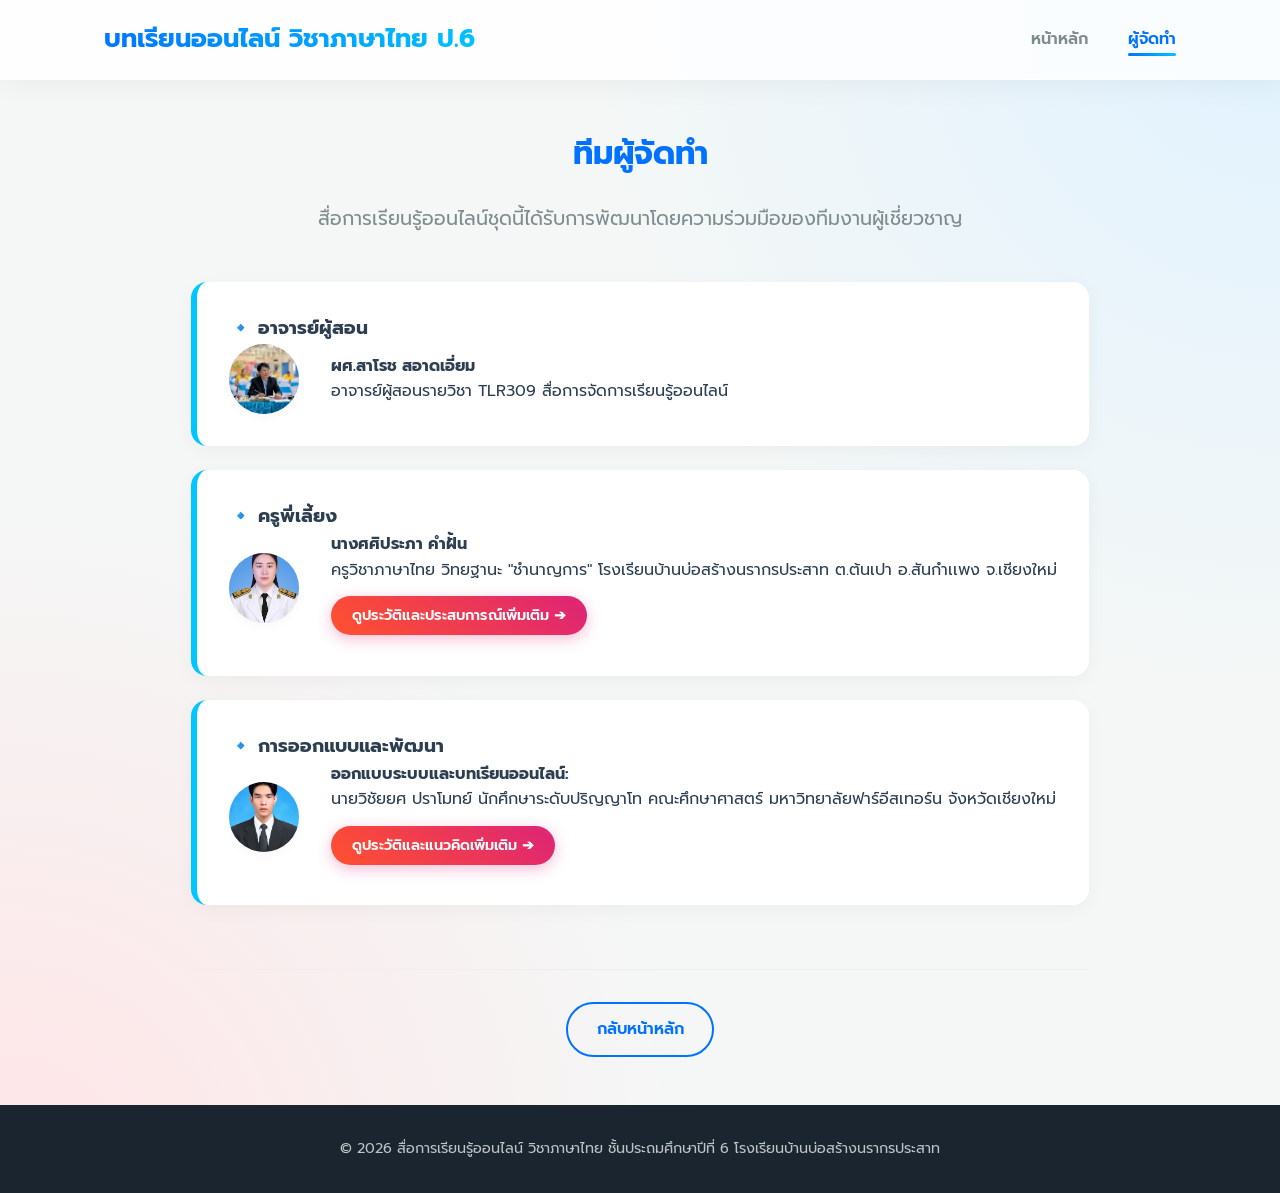
==== credits.html @ c1d615cd "Add files via upload" ====
<!DOCTYPE html>
<html lang="th">
<head>
    <meta charset="UTF-8">
    <meta name="viewport" content="width=device-width, initial-scale=1.0">
    <title>ผู้จัดทำ | ภาษาไทย ป.6</title>
    <link rel="stylesheet" href="style.css">
</head>
<body>
    <header>
        <nav class="navbar">
            <div class="logo">บทเรียนออนไลน์ วิชาภาษาไทย ป.6</div>
            <ul class="nav-links">
                <li><a href="index.html">หน้าหลัก</a></li>
                <li><a href="credits.html" class="active">ผู้จัดทำ</a></li>
            </ul>
            <div class="hamburger">
                <span class="bar"></span><span class="bar"></span><span class="bar"></span>
            </div>
        </nav>
    </header>

    <main class="container lesson-content">
        <h1>ทีมผู้จัดทำ</h1>
        <p class="intro-text">สื่อการเรียนรู้ออนไลน์ชุดนี้ได้รับการพัฒนาโดยความร่วมมือของทีมงานผู้เชี่ยวชาญ</p>
        
        <div class="content-box">
            <h3>🔹 อาจารย์ผู้สอน</h3>
            <div class="profile-flex">
                <div class="profile-avatar">
                    <img src="สส.png" alt="ผศ.สาโรช สอาดเอี่ยม" onerror="this.src='data:image/svg+xml;utf8,<svg xmlns=\'http://www.w3.org/2000/svg\' width=\'100\' height=\'100\'><text y=\'60\' x=\'25\' font-size=\'40\'>👨‍🏫</text></svg>'">
                </div>
                <div class="profile-brief">
                    <p><strong>ผศ.สาโรช สอาดเอี่ยม</strong></p>
                    <p>อาจารย์ผู้สอนรายวิชา TLR309 สื่อการจัดการเรียนรู้ออนไลน์</p>
                </div>
            </div>
        </div>

        <div class="content-box">
            <h3>🔹 ครูพี่เลี้ยง</h3>
            <div class="profile-flex">
                <div class="profile-avatar">
                    <img src="ศศิ.jpg" alt="นางศศิประภา คำฝั้น" onerror="this.src='data:image/svg+xml;utf8,<svg xmlns=\'http://www.w3.org/2000/svg\' width=\'100\' height=\'100\'><text y=\'60\' x=\'25\' font-size=\'40\'>👩‍🏫</text></svg>'">
                </div>
                <div class="profile-brief">
                    <p><strong>นางศศิประภา คำฝั้น</strong></p>
                    <p>ครูวิชาภาษาไทย วิทยฐานะ "ชำนาญการ" โรงเรียนบ้านบ่อสร้างนรากรประสาท ต.ต้นเปา อ.สันกำเเพง จ.เชียงใหม่</p>
                    <a href="profile-mentor.html" class="btn btn-sm">ดูประวัติและประสบการณ์เพิ่มเติม ➔</a>
                </div>
            </div>
        </div>

        <div class="content-box">
            <h3>🔹 การออกแบบและพัฒนา</h3>
            <div class="profile-flex">
                <div class="profile-avatar">
                    <img src="วิ.jpg" alt="นายวิชัยยศ ปราโมทย์" onerror="this.src='data:image/svg+xml;utf8,<svg xmlns=\'http://www.w3.org/2000/svg\' width=\'100\' height=\'100\'><text y=\'60\' x=\'25\' font-size=\'40\'>👨‍💻</text></svg>'">
                </div>
                <div class="profile-brief">
                    <p><strong>ออกแบบระบบและบทเรียนออนไลน์:</strong></p>
                    <p>นายวิชัยยศ ปราโมทย์ นักศึกษาระดับปริญญาโท คณะศึกษาศาสตร์ มหาวิทยาลัยฟาร์อีสเทอร์น จังหวัดเชียงใหม่</p>
                    <a href="profile-developer.html" class="btn btn-sm">ดูประวัติและแนวคิดเพิ่มเติม ➔</a>
                </div>
            </div>
        </div>

        <div class="navigation-buttons" style="justify-content: center;">
            <a href="index.html" class="btn-outline">กลับหน้าหลัก</a>
        </div>
    </main>

    <footer>
        <p>&copy; 2026 สื่อการเรียนรู้ออนไลน์ วิชาภาษาไทย ชั้นประถมศึกษาปีที่ 6 โรงเรียนบ้านบ่อสร้างนรากรประสาท</p>
    </footer>
    <script src="script.js"></script>
</body>
</html>
---- style.css ----
/* นำเข้าฟอนต์และตั้งค่าพื้นฐาน */
@import url('https://fonts.googleapis.com/css2?family=Prompt:wght@300;400;600;700&display=swap');

:root {
    --primary: #0072ff;
    --primary-light: #00c6ff;
    --accent: #ff512f;
    --accent-light: #dd2476;
    --bg-color: #f4f7f6;
    --card-bg: #ffffff;
    --text-main: #2c3e50;
    --text-muted: #7f8c8d;
}

* {
    margin: 0;
    padding: 0;
    box-sizing: border-box;
}

body {
    font-family: 'Prompt', sans-serif;
    background-color: var(--bg-color);
    background-image: radial-gradient(circle at top right, #e0f2fe 0%, transparent 40%),
                      radial-gradient(circle at bottom left, #ffe4e6 0%, transparent 40%);
    color: var(--text-main);
    line-height: 1.6;
    display: flex;
    flex-direction: column;
    min-height: 100vh;
    /* แอนิเมชันตอนโหลดหน้าใหม่ (Page Transition) */
    animation: smoothLoad 0.6s cubic-bezier(0.25, 0.46, 0.45, 0.94) forwards;
}

@keyframes smoothLoad {
    0% { opacity: 0; transform: translateY(15px); }
    100% { opacity: 1; transform: translateY(0); }
}

/* Header แบบ Glassmorphism */
header {
    background: rgba(255, 255, 255, 0.8);
    backdrop-filter: blur(12px);
    -webkit-backdrop-filter: blur(12px);
    box-shadow: 0 4px 30px rgba(0, 0, 0, 0.05);
    position: sticky;
    top: 0;
    z-index: 100;
    border-bottom: 1px solid rgba(255, 255, 255, 0.3);
}

.navbar {
    display: flex;
    justify-content: space-between;
    align-items: center;
    padding: 1.2rem 5%;
    max-width: 1200px;
    margin: 0 auto;
}

.logo {
    font-size: 1.6rem;
    font-weight: 700;
    background: linear-gradient(45deg, var(--primary), var(--primary-light));
    background-clip: text;
    -webkit-background-clip: text;
    -webkit-text-fill-color: transparent;
}

.nav-links {
    list-style: none;
    display: flex;
}

.nav-links li {
    margin-left: 2.5rem;
}

.nav-links a {
    text-decoration: none;
    color: var(--text-muted);
    font-weight: 600;
    position: relative;
    transition: color 0.3s ease;
}

/* เอฟเฟกต์ขีดเส้นใต้เมนูแบบเก๋ๆ */
.nav-links a::after {
    content: '';
    position: absolute;
    width: 0;
    height: 3px;
    bottom: -5px;
    left: 0;
    background: linear-gradient(45deg, var(--primary), var(--primary-light));
    transition: width 0.3s ease;
    border-radius: 2px;
}

.nav-links a:hover, .nav-links a.active {
    color: var(--primary);
}

.nav-links a:hover::after, .nav-links a.active::after {
    width: 100%;
}

main { flex: 1; }

.container {
    max-width: 1200px;
    margin: 0 auto;
    padding: 3rem 5%;
}

/* Hero Section ใหม่ อลังการขึ้น */
.hero {
    text-align: center;
    padding: 4rem 2rem;
    background: linear-gradient(135deg, var(--primary), var(--primary-light));
    color: white;
    border-radius: 24px;
    margin-bottom: 4rem;
    box-shadow: 0 20px 40px rgba(0, 198, 255, 0.2);
    position: relative;
    overflow: hidden;
}

.hero::before {
    content: '';
    position: absolute;
    top: -50%; left: -50%;
    width: 200%; height: 200%;
    background: radial-gradient(circle, rgba(255,255,255,0.1) 10%, transparent 20%);
    background-size: 20px 20px;
    animation: rotate 60s linear infinite;
    z-index: 1;
}

@keyframes rotate { 100% { transform: rotate(360deg); } }

.hero h1, .hero p { position: relative; z-index: 2; }
.hero h1 { font-size: 2.8rem; margin-bottom: 1rem; text-shadow: 0 2px 10px rgba(0,0,0,0.1); }
.hero p { font-size: 1.2rem; opacity: 0.9; }

/* การ์ดบทเรียนแบบ Modern 3D Hover */
.lesson-cards {
    display: grid;
    grid-template-columns: repeat(auto-fit, minmax(320px, 1fr));
    gap: 2.5rem;
}

.card {
    background: var(--card-bg);
    border-radius: 20px;
    overflow: hidden;
    box-shadow: 0 10px 30px rgba(0,0,0,0.08);
    transition: all 0.4s cubic-bezier(0.175, 0.885, 0.32, 1.275);
    border: 1px solid rgba(255,255,255,0.5);
}

.card:hover {
    transform: translateY(-12px) scale(1.02);
    box-shadow: 0 20px 40px rgba(0,0,0,0.12);
}

.card-img {
    height: 180px;
    display: flex;
    align-items: center;
    justify-content: center;
    color: white;
    font-size: 1.5rem;
}

.card-img.bg-1 { background: linear-gradient(135deg, var(--primary), var(--primary-light)); }
.card-img.bg-2 { background: linear-gradient(135deg, var(--accent-light), var(--accent)); }

.card-content { padding: 2rem; }
.card-content h3 { color: var(--text-main); font-size: 1.4rem; margin-bottom: 0.8rem; }
.card-content p { color: var(--text-muted); margin-bottom: 1.5rem; }

/* ปุ่มสุดล้ำ */
.btn {
    display: inline-block;
    background: linear-gradient(45deg, var(--accent), var(--accent-light));
    color: white;
    padding: 0.8rem 1.8rem;
    text-decoration: none;
    border-radius: 30px;
    font-weight: 600;
    box-shadow: 0 4px 15px rgba(221, 36, 118, 0.3);
    transition: all 0.3s ease;
}

.btn:hover {
    transform: translateY(-3px);
    box-shadow: 0 8px 25px rgba(221, 36, 118, 0.5);
}

.btn-outline {
    display: inline-block;
    border: 2px solid var(--primary);
    color: var(--primary);
    padding: 0.8rem 1.8rem;
    text-decoration: none;
    border-radius: 30px;
    font-weight: 600;
    transition: all 0.3s ease;
}

.btn-outline:hover {
    background: var(--primary);
    color: white;
    box-shadow: 0 4px 15px rgba(0, 114, 255, 0.3);
}

/* ส่วนเนื้อหาบทเรียนย่อย */
.lesson-content h1 { text-align: center; margin-bottom: 1.5rem; color: var(--primary); }
.intro-text { text-align: center; font-size: 1.2rem; margin-bottom: 3rem; color: var(--text-muted); }

/* โครงสร้างกล่องเนื้อหา (จัดการให้ยืดและดันได้สมบูรณ์) */
.content-box {
    background: var(--card-bg);
    padding: 2rem;
    border-radius: 16px;
    margin-bottom: 1.5rem;
    border-left: 6px solid var(--primary-light);
    box-shadow: 0 5px 20px rgba(0,0,0,0.04);
    transition: transform 0.3s ease;
    
    display: flex; /* เพิ่มคุณสมบัติ Flexbox */
    flex-direction: column; /* ให้เนื้อหาเรียงจากบนลงล่าง */
    height: 100%; /* บังคับให้กล่องสูงเต็มพื้นที่ที่ Grid กำหนด */
}

.content-box:hover { transform: translateX(10px); }

/* 👇 1. แก้ไขให้ล็อกการแสดงผล 2 กล่องต่อแถว และลบ align-items: start; ออก 👇 */
.grid-content {
    display: grid;
    grid-template-columns: repeat(2, 1fr); /* บังคับ 2 คอลัมน์ (สั้นคู่สั้น, ยาวคู่ยาว) */
    gap: 2rem;
}

.navigation-buttons {
    display: flex;
    justify-content: space-between;
    margin-top: 4rem;
    padding-top: 2rem;
    border-top: 1px solid #eee;
}

footer {
    text-align: center;
    padding: 2rem;
    background: #1a252f;
    color: #bdc3c7;
    font-size: 0.9rem;
}

/* Hamburger Menu */
.hamburger { display: none; cursor: pointer; }
.bar { display: block; width: 25px; height: 3px; margin: 5px auto; background-color: var(--text-main); transition: all 0.3s ease; }

@media (max-width: 768px) {
    /* 👇 2. จัดการหน้าจอมือถือให้แสดง 1 กล่องต่อแถว 👇 */
    .grid-content {
        grid-template-columns: 1fr;
    }

    .hamburger { display: block; }
    .nav-links {
        position: absolute;
        left: 0;
        top: 100%;
        flex-direction: column;
        background: rgba(255, 255, 255, 0.95);
        backdrop-filter: blur(10px);
        width: 100%;
        text-align: center;
        transition: 0.4s ease-in-out;
        box-shadow: 0 10px 10px rgba(0,0,0,0.05);
        opacity: 0;
        visibility: hidden;
        transform: translateY(-20px);
    }
    .nav-links.active {
        opacity: 1;
        visibility: visible;
        transform: translateY(0);
    }
    .nav-links li { margin: 1.5rem 0; }
    .hero h1 { font-size: 2rem; }
    .navigation-buttons { flex-direction: column; gap: 1rem; text-align: center; }
}

/* =========================================
   สไตล์เพิ่มเติมสำหรับจัดการเนื้อหาที่อ่านยาก
   ========================================= */

/* กล่องไฮไลท์จุดสังเกต */
.highlight-box {
    background-color: rgba(0, 114, 255, 0.04);
    padding: 1.2rem;
    border-radius: 12px;
    margin: 1rem 0;
    border-left: 4px solid var(--primary);
}

.highlight-box h4 {
    color: var(--text-main);
    margin-bottom: 0.8rem;
    font-size: 1.1rem;
}

/* จัดการ List แบบมีสไตล์ */
.feature-list {
    list-style: none;
    padding-left: 0;
}

.feature-list li {
    position: relative;
    padding-left: 1.8rem;
    margin-bottom: 0.8rem;
    color: var(--text-muted);
    line-height: 1.5;
}

/* เปลี่ยนจุด Bullet ธรรมดาให้เป็นเครื่องหมายขีด (Dash) ล้ำๆ */
.feature-list li::before {
    content: '';
    position: absolute;
    left: 0;
    top: 8px;
    width: 12px;
    height: 3px;
    background-color: var(--accent);
    border-radius: 2px;
}

.feature-list li strong {
    color: var(--text-main);
}

/* กล่องตัวอย่างคำศัพท์ */
.example-box {
    background: linear-gradient(to right, #fff4e6, #ffffff);
    color: var(--text-main);
    padding: 1rem;
    border-radius: 8px;
    border: 1px solid #ffe8cc;
    font-size: 1.05rem;
    margin-top: auto; /* เวทมนตร์ Flexbox ดันกล่องลงล่างสุด */
}

/* =========================================
   หน้า Login & Modal ยืนยันข้อมูล
   ========================================= */

/* จัดหน้า Login ให้อยู่กลางจอ */
.login-page {
    justify-content: center;
    align-items: center;
}

.login-container {
    width: 100%;
    max-width: 500px;
    padding: 2rem;
}

.login-card {
    background: var(--card-bg);
    padding: 3rem 2.5rem;
    border-radius: 24px;
    box-shadow: 0 20px 40px rgba(0, 114, 255, 0.1);
    border: 1px solid rgba(255,255,255,0.6);
}

.login-header {
    text-align: center;
    margin-bottom: 2rem;
}

.login-header h2 {
    color: var(--primary);
    font-size: 1.8rem;
    margin-bottom: 0.5rem;
}

.login-header p {
    color: var(--text-muted);
}

/* ฟอร์มกรอกข้อมูล */
.input-group {
    margin-bottom: 1.5rem;
    text-align: left;
}

.input-row {
    display: flex;
    gap: 1rem;
}

.input-row .input-group {
    flex: 1;
}

.input-group label {
    display: block;
    margin-bottom: 0.5rem;
    font-weight: 600;
    color: var(--text-main);
}

.input-group input, .input-group select {
    width: 100%;
    padding: 0.8rem 1rem;
    border: 2px solid #e2e8f0;
    border-radius: 12px;
    font-family: 'Prompt', sans-serif;
    font-size: 1rem;
    transition: all 0.3s ease;
    background-color: #f8fafc;
}

.input-group input:focus, .input-group select:focus {
    outline: none;
    border-color: var(--primary);
    background-color: white;
    box-shadow: 0 0 0 4px rgba(0, 114, 255, 0.1);
}

.btn-full {
    width: 100%;
    text-align: center;
    font-size: 1.1rem;
    padding: 1rem;
    margin-top: 1rem;
}

/* =========================================
   กล่องข้อความยืนยัน (Modal Overlay)
   ========================================= */
.modal-overlay {
    display: none; /* ซ่อนไว้ก่อน จะแสดงผ่าน JS */
    position: fixed;
    top: 0; left: 0;
    width: 100%; height: 100%;
    background: rgba(0, 0, 0, 0.5);
    backdrop-filter: blur(5px);
    -webkit-backdrop-filter: blur(5px);
    z-index: 1000;
    justify-content: center;
    align-items: center;
    animation: fadeIn 0.3s ease;
}

.modal-box {
    background: white;
    padding: 2.5rem;
    border-radius: 20px;
    width: 90%;
    max-width: 400px;
    text-align: center;
    box-shadow: 0 25px 50px rgba(0,0,0,0.2);
    animation: slideUp 0.4s cubic-bezier(0.175, 0.885, 0.32, 1.275);
}

.modal-icon {
    font-size: 3rem;
    margin-bottom: 1rem;
}

.modal-box h3 {
    color: var(--text-main);
    margin-bottom: 1.5rem;
    font-size: 1.4rem;
}

.confirm-details {
    background: var(--bg-color);
    padding: 1.5rem;
    border-radius: 12px;
    text-align: left;
    margin-bottom: 1.5rem;
    border-left: 4px solid var(--primary);
}

.confirm-details p {
    margin-bottom: 0.5rem;
    font-size: 1.1rem;
}

.confirm-details p:last-child {
    margin-bottom: 0;
}

.confirm-details span {
    color: var(--primary);
    font-weight: 600;
}

.modal-warning {
    color: var(--accent);
    font-weight: 600;
    margin-bottom: 1.5rem;
}

.modal-actions {
    display: flex;
    gap: 1rem;
    justify-content: center;
}

.modal-actions button {
    flex: 1;
    padding: 0.8rem;
    font-size: 1rem;
    margin-top: 0;
}

@keyframes fadeIn {
    from { opacity: 0; }
    to { opacity: 1; }
}

@keyframes slideUp {
    from { transform: translateY(30px) scale(0.95); opacity: 0; }
    to { transform: translateY(0) scale(1); opacity: 1; }
}

/* =========================================
   สไตล์ส่วนประวัติผู้จัดทำเพิ่มเติม (Profile Page)
   ========================================= */

.profile-container {
    max-width: 950px;
    margin: 0 auto;
    animation: smoothLoad 0.6s ease forwards;
}

/* กล่องประวัติขนาดใหญ่ระดับ Expert */
.profile-header-card {
    background: var(--card-bg);
    border-radius: 24px;
    box-shadow: 0 15px 35px rgba(0,0,0,0.06);
    padding: 3.5rem;
    display: flex;
    gap: 3.5rem;
    border: 1px solid rgba(255,255,255,0.6);
    align-items: flex-start;
}

/* กล่องใส่รูปภาพกรอบหรู */
.profile-image-wrapper {
    flex-shrink: 0;
    width: 240px;
    height: 300px;
    border-radius: 18px;
    overflow: hidden;
    background: linear-gradient(135deg, #e0f2fe 0%, #ffe4e6 100%);
    display: flex;
    align-items: center;
    justify-content: center;
    border: 4px solid white;
    box-shadow: 0 10px 25px rgba(0,0,0,0.06);
}

.profile-image-placeholder {
    font-size: 5rem;
    color: var(--primary);
}

.profile-image-real {
    width: 100%;
    height: 100%;
    object-fit: cover;
}

/* ส่วนข้อความ */
.profile-main-info {
    flex: 1;
}

.profile-main-info h2 {
    font-size: 2.2rem;
    color: var(--text-main);
    margin-bottom: 0.2rem;
}

.profile-tag {
    color: var(--primary);
    font-weight: 600;
    font-size: 1.1rem;
    margin-bottom: 1rem;
}

.profile-divider {
    border: 0;
    height: 1px;
    background: #e2e8f0;
    margin: 1.5rem 0;
}

.bio-section {
    margin-bottom: 1.8rem;
}

.bio-section h4 {
    color: var(--text-main);
    font-size: 1.2rem;
    margin-bottom: 0.6rem;
}

.bio-section ul {
    padding-left: 1.5rem;
    color: var(--text-muted);
}

.bio-section ul li {
    margin-bottom: 0.5rem;
}

.bio-section p {
    color: var(--text-muted);
    text-align: justify;
}

/* ตกแต่งปุ่มขนาดเล็กในหน้าหลัก Credits */
.btn-sm {
    padding: 0.5rem 1.3rem;
    font-size: 0.9rem;
    margin-top: 0.8rem;
}

.profile-flex {
    display: flex;
    gap: 2rem;
    align-items: center;
}

.profile-avatar {
    font-size: 2.8rem;
    background: linear-gradient(135deg, #f0f4f8, #e2e8f0);
    width: 70px;
    height: 70px;
    display: flex;
    align-items: center;
    justify-content: center;
    border-radius: 50%;
    flex-shrink: 0;
    box-shadow: 0 4px 10px rgba(0,0,0,0.03);
}

.profile-brief {
    flex: 1;
}

/* 📱 ระบบจัดระเบียบหน้าจอเมื่อแสดงผลบนอุปกรณ์มือถือ */
@media (max-width: 768px) {
    .profile-header-card {
        flex-direction: column;
        align-items: center;
        padding: 2.5rem 1.5rem;
        text-align: center;
    }
    
    .profile-image-wrapper {
        width: 200px;
        height: 250px;
    }
    
    .bio-section ul {
        list-style-position: inside;
        padding-left: 0;
    }
    
    .profile-flex {
        flex-direction: column;
        text-align: center;
    }
}

/* =========================================
   สไตล์สำหรับจัดการรูปโปรไฟล์จริงขนาดเล็กใน Avatar
   ========================================= */
.profile-avatar img {
    width: 100%;
    height: 100%;
    border-radius: 50%; /* สั่งให้รูปตัดขอบเป็นวงกลมเรียบเนียน */
    object-fit: cover;  /* ดึงรูปให้เต็มกรอบอวาต้าอัตโนมัติ โดยไม่เบี้ยวและไม่ยืด */
    display: block;
}
/* =========================================
   Premium Login Animation
========================================= */

/* พื้นหลังเคลื่อนไหว */
.login-page{
    overflow:hidden;
    position:relative;
}

.floating-elements{
    position:fixed;
    inset:0;
    pointer-events:none;
    z-index:0;
}

.floating-elements span{
    position:absolute;
    font-size:2rem;
    opacity:.18;
    animation:floatUp linear infinite;
}

.floating-elements span:nth-child(1){
    left:5%;
    animation-duration:14s;
}

.floating-elements span:nth-child(2){
    left:20%;
    animation-duration:16s;
}

.floating-elements span:nth-child(3){
    left:40%;
    animation-duration:18s;
}

.floating-elements span:nth-child(4){
    left:60%;
    animation-duration:13s;
}

.floating-elements span:nth-child(5){
    left:80%;
    animation-duration:15s;
}

.floating-elements span:nth-child(6){
    left:92%;
    animation-duration:17s;
}

@keyframes floatUp{
    from{
        transform:translateY(120vh) rotate(0deg);
    }
    to{
        transform:translateY(-150px) rotate(360deg);
    }
}

/* กล่อง Login */
.login-container{
    position:relative;
    z-index:10;
}

.login-card{
    animation:cardPop .8s ease;
}

@keyframes cardPop{
    0%{
        opacity:0;
        transform:translateY(40px) scale(.9);
    }
    100%{
        opacity:1;
        transform:translateY(0) scale(1);
    }
}

/* การ์ตูนครู */
.teacher-mascot{
    text-align:center;
    margin-bottom:1.2rem;
}

.mascot-circle{
    width:110px;
    height:110px;
    margin:auto;
    border-radius:50%;
    display:flex;
    align-items:center;
    justify-content:center;
    font-size:3.5rem;

    background:linear-gradient(
        135deg,
        #00c6ff,
        #0072ff
    );

    box-shadow:
        0 10px 25px rgba(0,114,255,.25);

    animation:bounce 2s infinite;
}

@keyframes bounce{
    0%,100%{
        transform:translateY(0);
    }
    50%{
        transform:translateY(-10px);
    }
}

/* ปุ่มแบบ Premium */
.btn{
    position:relative;
    overflow:hidden;
}

.btn::before{
    content:'';
    position:absolute;
    top:0;
    left:-120%;
    width:70%;
    height:100%;
    background:rgba(255,255,255,.3);
    transform:skewX(-25deg);
    transition:.8s;
}

.btn:hover::before{
    left:150%;
}

/* Modal สวยขึ้น */
.modal-box{
    border-radius:24px;
}

/* Glow รอบกล่อง */
.login-card{
    box-shadow:
    0 20px 40px rgba(0,114,255,.12),
    0 0 50px rgba(0,198,255,.15);
}
/* จัดการกล่อง Login */
.login-card {
    display: flex;
    flex-direction: column; /* เรียงบน-ล่าง */
    align-items: center;
    background: white;
    padding: 2rem;
    max-width: 400px;
    margin: auto;
}

/* ปรับขนาดโลโก้ให้พอดี */
.mascot-logo {
    width: 200px;       /* ปรับขนาดตามต้องการ */
    height: auto;
    margin-bottom: 20px;
    border-radius: 50%; /* ถ้าอยากให้เป็นวงกลม */
    border: 3px solid var(--primary); /* ใส่ขอบสีสวยๆ */
}

.login-content-area {
    width: 100%;
}
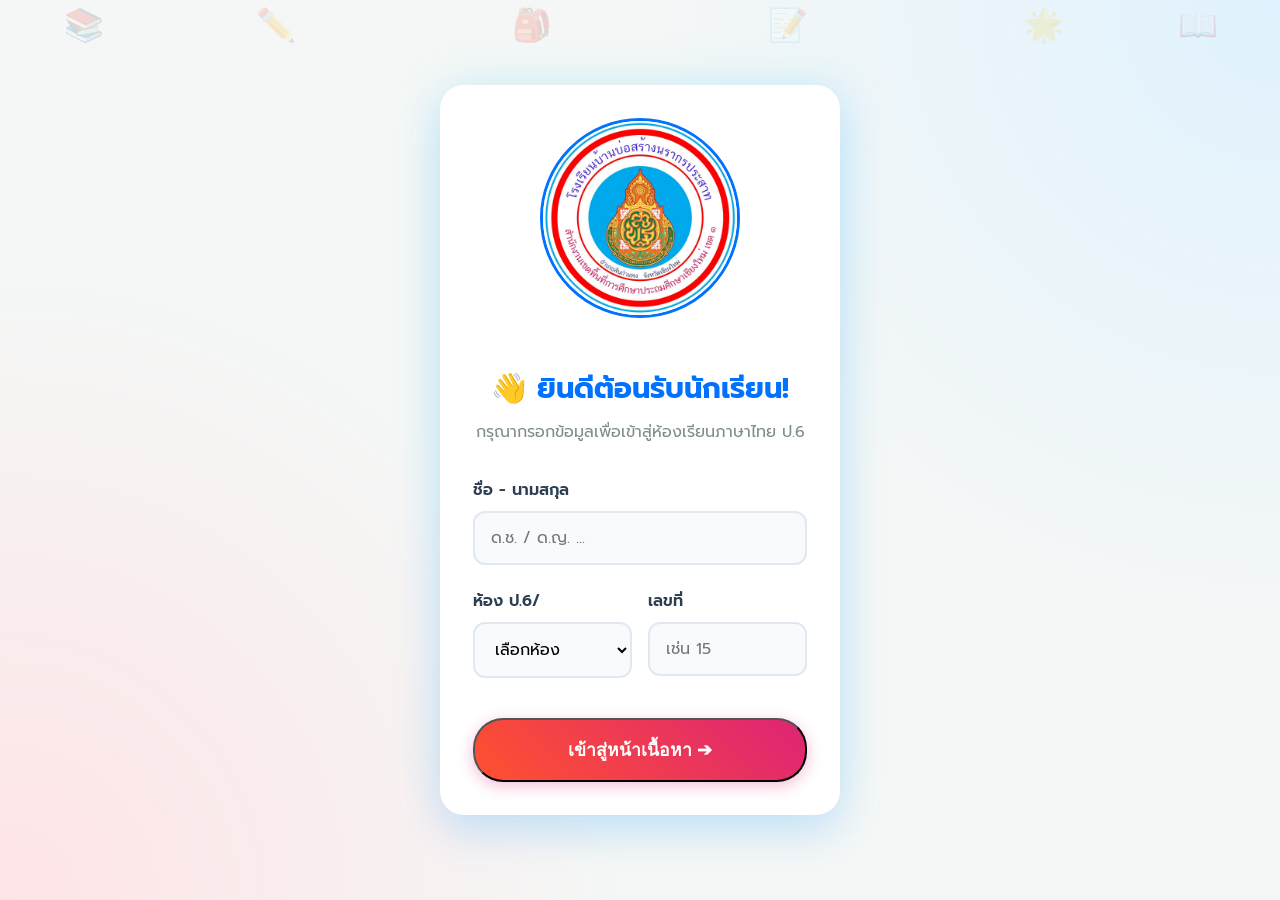
==== commit 2170fa54: "Update credits.html" ====
--- a/credits.html
+++ b/credits.html
@@ -2,6 +2,11 @@
 <html lang="th">
 <head>
     <meta charset="UTF-8">
+    <script>
+        if (!localStorage.getItem('studentName')) {
+            window.location.href = 'login.html';
+        }
+    </script>
     <meta name="viewport" content="width=device-width, initial-scale=1.0">
     <title>ผู้จัดทำ | ภาษาไทย ป.6</title>
     <link rel="stylesheet" href="style.css">
@@ -75,4 +80,4 @@
     </footer>
     <script src="script.js"></script>
 </body>
-</html>+</html>
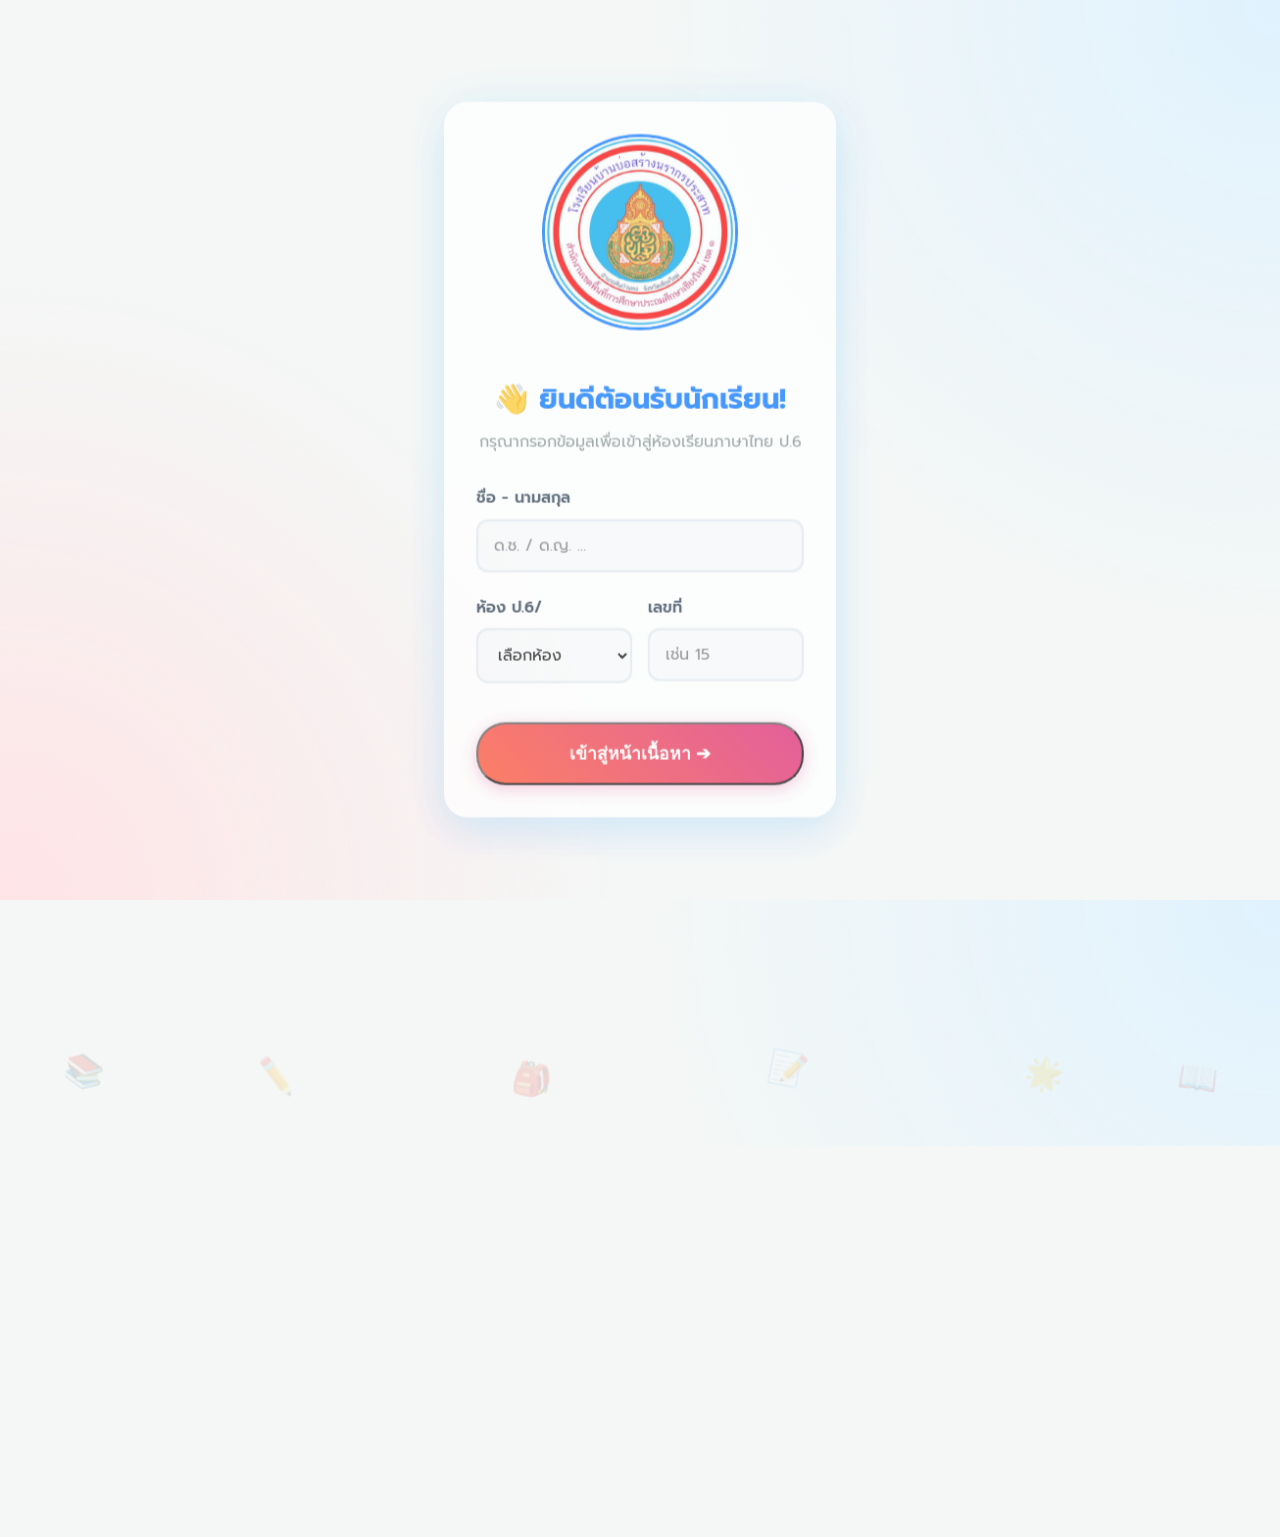
==== commit 0ee31e73: "Update credits.html" ====
--- a/credits.html
+++ b/credits.html
@@ -1,12 +1,15 @@
 <!DOCTYPE html>
 <html lang="th">
 <head>
-    <meta charset="UTF-8">
     <script>
-        if (!localStorage.getItem('studentName')) {
-            window.location.href = 'login.html';
+    // เช็คเมื่อโหลดหน้าเว็บเสร็จสมบูรณ์เท่านั้น เพื่อไม่ให้ขัดจังหวะบราวเซอร์
+    window.onload = function() {
+        if (!sessionStorage.getItem('studentName')) {
+            window.location.replace('login.html');
         }
-    </script>
+    };
+</script>
+</script>
     <meta name="viewport" content="width=device-width, initial-scale=1.0">
     <title>ผู้จัดทำ | ภาษาไทย ป.6</title>
     <link rel="stylesheet" href="style.css">
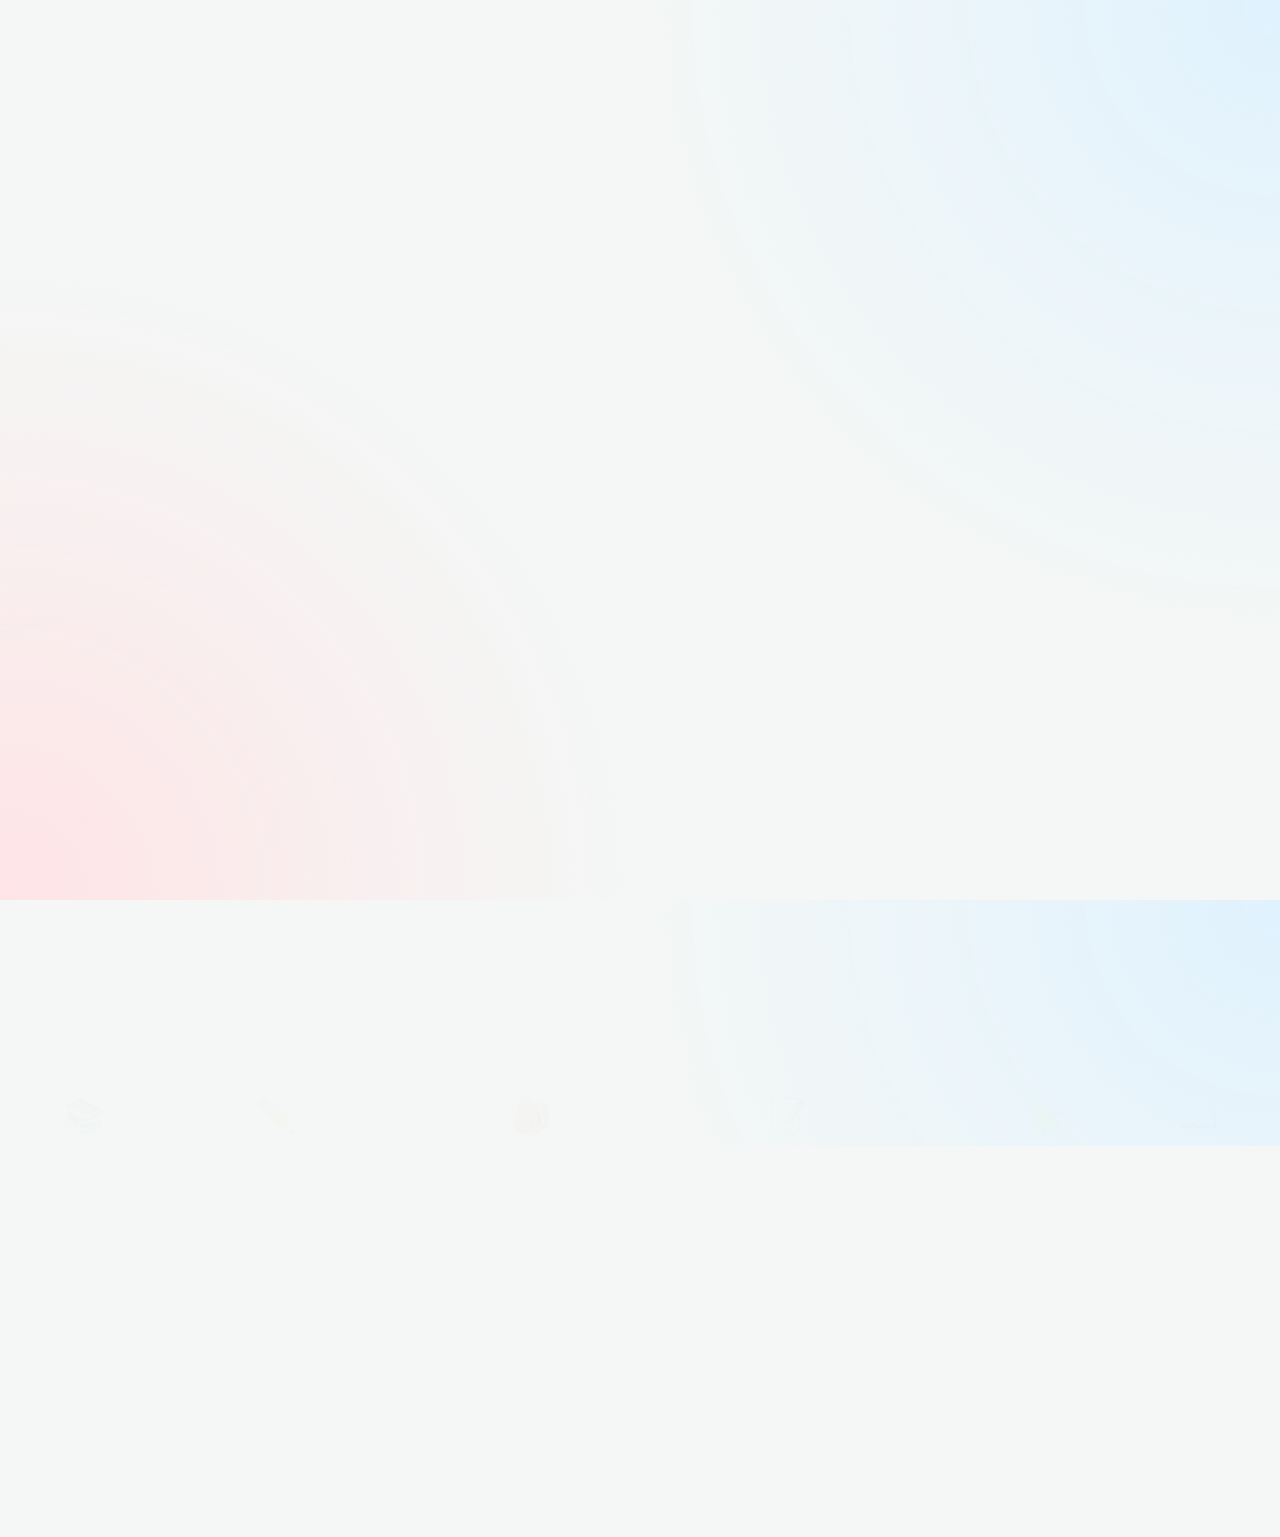
==== commit 8948ed99: "Update credits.html" ====
--- a/credits.html
+++ b/credits.html
@@ -1,6 +1,7 @@
 <!DOCTYPE html>
 <html lang="th">
 <head>
+   <meta charset="UTF-8">
     <script>
     // เช็คเมื่อโหลดหน้าเว็บเสร็จสมบูรณ์เท่านั้น เพื่อไม่ให้ขัดจังหวะบราวเซอร์
     window.onload = function() {
@@ -8,7 +9,6 @@
             window.location.replace('login.html');
         }
     };
-</script>
 </script>
     <meta name="viewport" content="width=device-width, initial-scale=1.0">
     <title>ผู้จัดทำ | ภาษาไทย ป.6</title>
